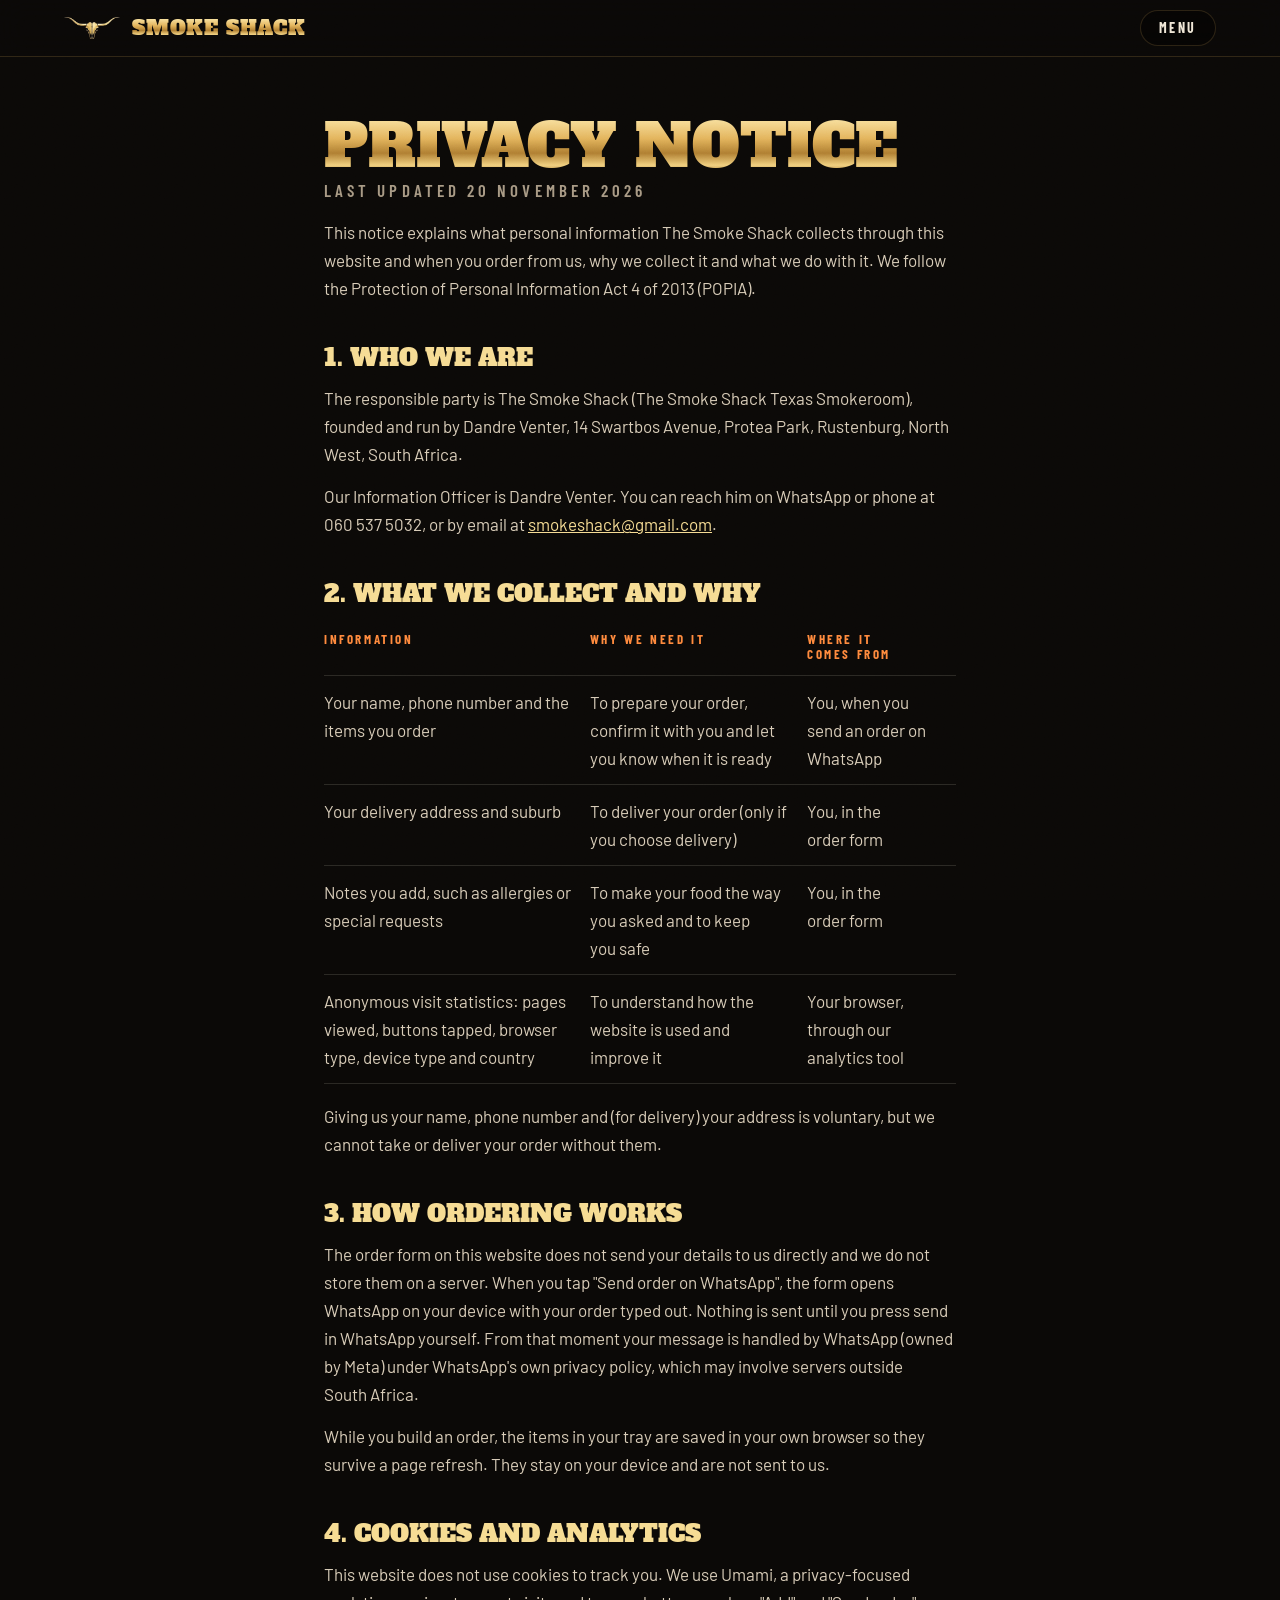
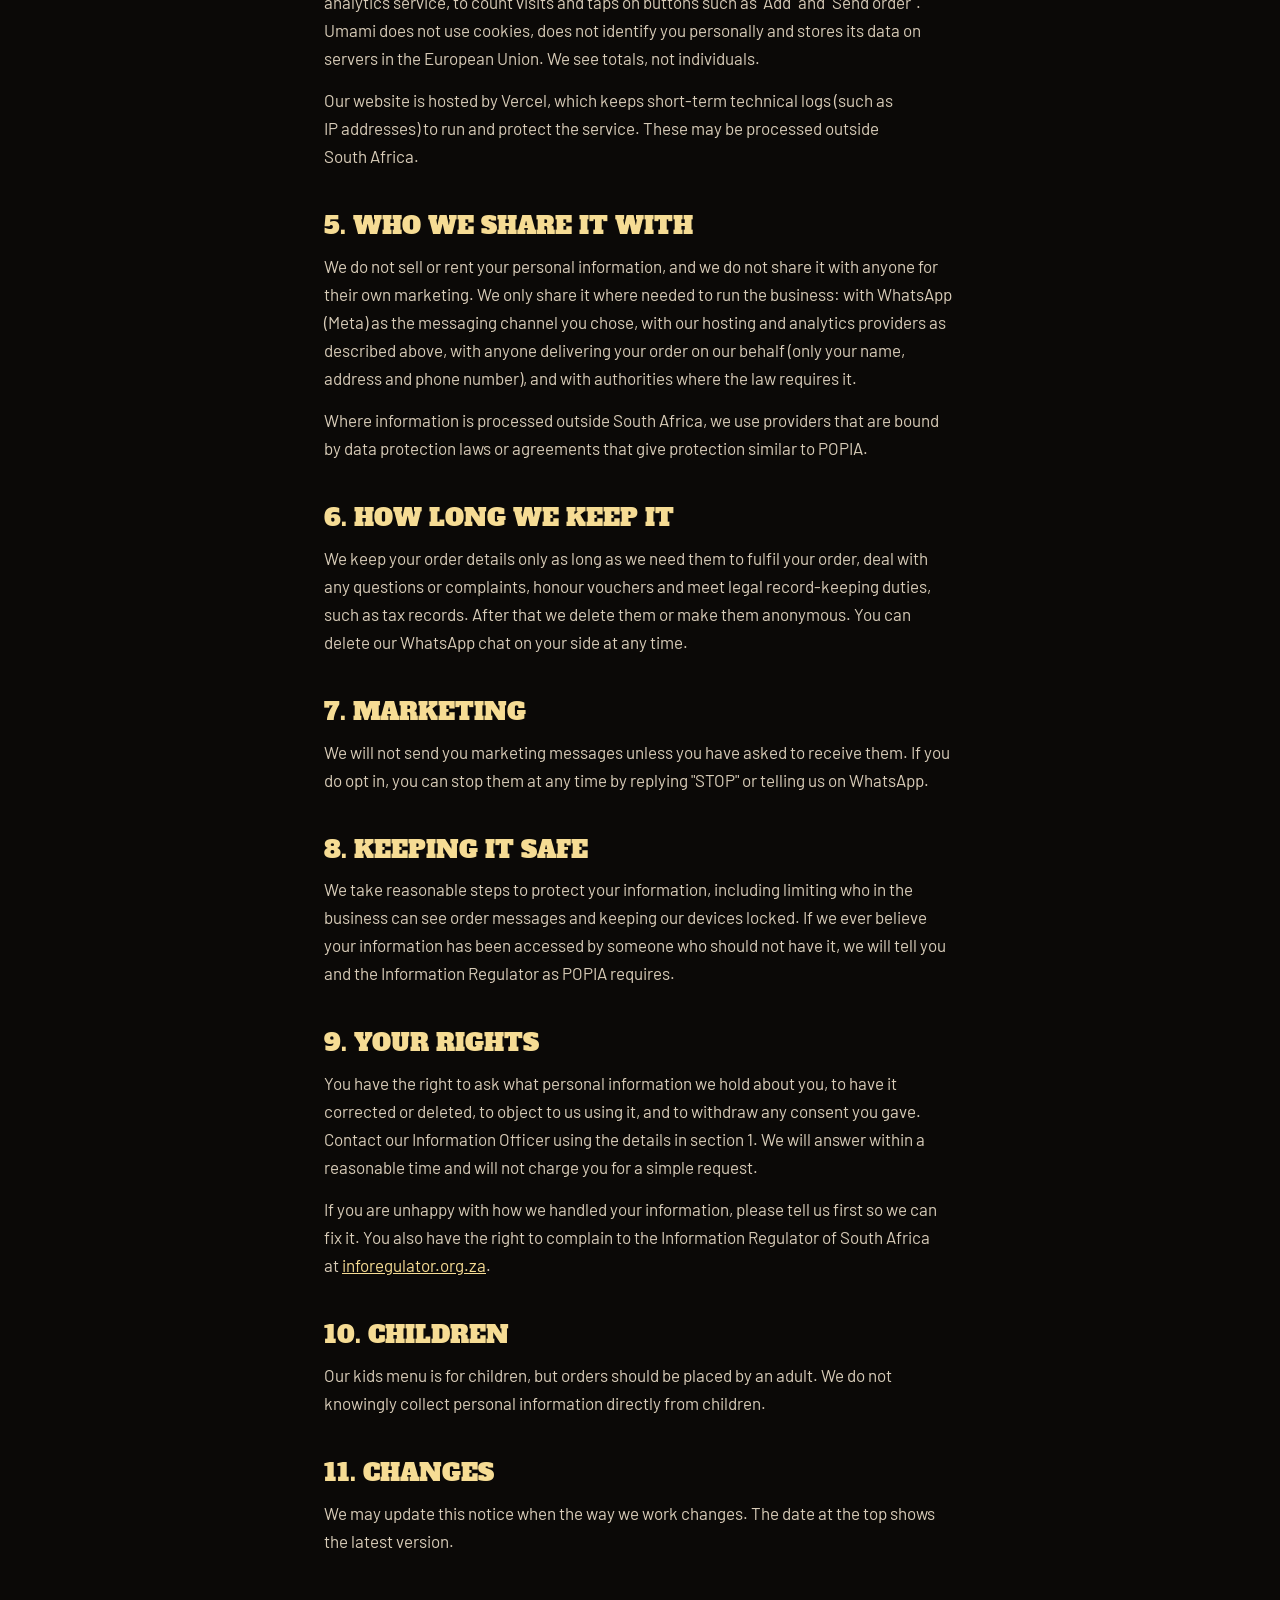
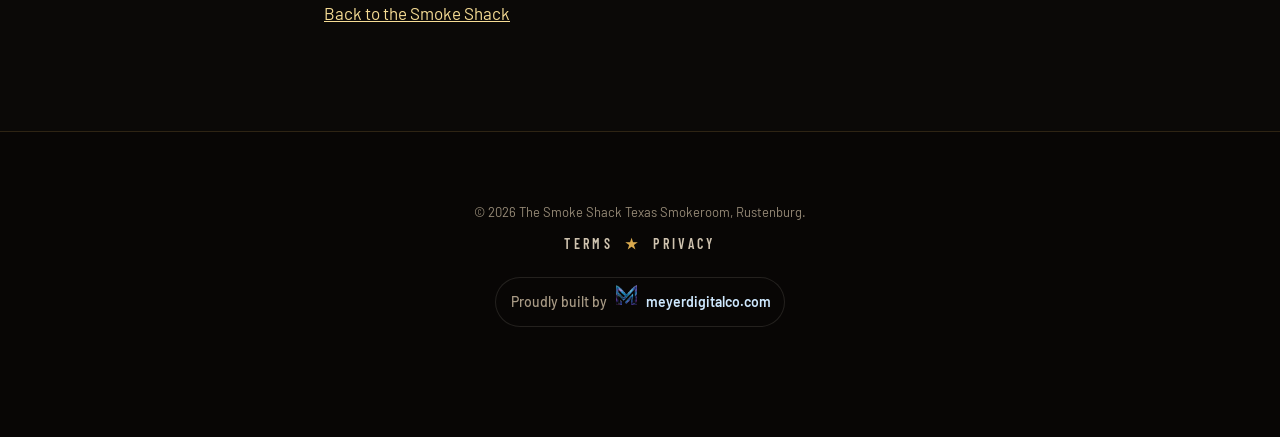
==== privacy.html @ 1393d3b0 "Add terms, privacy notice and site credit" ====
<!DOCTYPE html>
<html lang="en-ZA">
<head>
<meta charset="utf-8">

<meta name="viewport" content="width=device-width, initial-scale=1, viewport-fit=cover">
<title>Privacy notice | The Smoke Shack Rustenburg</title>
<meta name="description" content="How The Smoke Shack in Rustenburg collects, uses and protects your personal information under POPIA.">
<meta name="robots" content="index, follow, max-image-preview:large">
<meta name="theme-color" content="#0b0907">
<meta name="geo.region" content="ZA-NW">
<meta name="geo.placename" content="Rustenburg">
<link rel="canonical" href="https://www.smokeshack.co.za/privacy.html">
<meta property="og:type" content="website">
<meta property="og:site_name" content="The Smoke Shack">
<meta property="og:locale" content="en_ZA">
<meta property="og:url" content="https://www.smokeshack.co.za/privacy.html">
<meta property="og:title" content="The Smoke Shack | Texas BBQ in Rustenburg">
<meta property="og:description" content="Low and slow Texas BBQ, smoked daily in Protea Park, Rustenburg. Browse the menu and order on WhatsApp.">
<meta property="og:image" content="https://www.smokeshack.co.za/img/og.jpg">
<meta property="og:image:width" content="1200">
<meta property="og:image:height" content="630">
<meta property="og:image:alt" content="The Smoke Shack, Texas Smokeroom logo over smoked brisket">
<meta name="twitter:card" content="summary_large_image">
<meta name="twitter:title" content="The Smoke Shack | Texas BBQ in Rustenburg">
<meta name="twitter:description" content="Low and slow Texas BBQ, smoked daily in Rustenburg. Order on WhatsApp.">
<meta name="twitter:image" content="https://www.smokeshack.co.za/img/og.jpg">
<link rel="icon" href="/favicon.ico" sizes="any">
<link rel="icon" type="image/png" sizes="192x192" href="/icon-192.png">
<link rel="apple-touch-icon" href="/apple-touch-icon.png">
<link rel="manifest" href="/site.webmanifest">
<link rel="preload" as="font" type="font/woff2" href="fonts/alfa-slab-one-latin-400-normal.woff2" crossorigin>
<link rel="preload" as="font" type="font/woff2" href="fonts/barlow-condensed-latin-600-normal.woff2" crossorigin>
<link rel="stylesheet" href="styles.css?v=12">
<script defer src="https://cloud.umami.is/script.js" data-website-id="96d93d17-3cb2-4b8e-ae7b-71f35ab9b697" data-domains="www.smokeshack.co.za,smokeshack.co.za"></script>
</head>
<body class="legal-page">
<header class="nav is-solid">
  <a class="nav__brand" href="/" aria-label="The Smoke Shack home">
    <img src="img/skull.webp" alt="" width="64" height="26">
    <span>Smoke Shack</span>
  </a>
  <a class="nav__order" href="/#menu"><span>Menu</span></a>
</header>
<main class="legal">

<h1>Privacy notice</h1>
<p class="legal__meta">Last updated 20 November 2026</p>
<p>This notice explains what personal information The Smoke Shack collects through this website and when you order from us, why we collect it and what we do with it. We follow the Protection of Personal Information Act 4 of 2013 (POPIA).</p>

<h2>1. Who we are</h2>
<p>The responsible party is The Smoke Shack (The Smoke Shack Texas Smokeroom), founded and run by Dandre Venter, 14 Swartbos Avenue, Protea Park, Rustenburg, North West, South Africa.</p>
<p>Our Information Officer is Dandre Venter. You can reach him on WhatsApp or phone at 060 537 5032, or by email at <a href="mailto:smokeshack@gmail.com">smokeshack@gmail.com</a>.</p>

<h2>2. What we collect and why</h2>
<table>
<thead><tr><th>Information</th><th>Why we need it</th><th>Where it comes from</th></tr></thead>
<tbody>
<tr><td>Your name, phone number and the items you order</td><td>To prepare your order, confirm it with you and let you know when it is ready</td><td>You, when you send an order on WhatsApp</td></tr>
<tr><td>Your delivery address and suburb</td><td>To deliver your order (only if you choose delivery)</td><td>You, in the order form</td></tr>
<tr><td>Notes you add, such as allergies or special requests</td><td>To make your food the way you asked and to keep you safe</td><td>You, in the order form</td></tr>
<tr><td>Anonymous visit statistics: pages viewed, buttons tapped, browser type, device type and country</td><td>To understand how the website is used and improve it</td><td>Your browser, through our analytics tool</td></tr>
</tbody>
</table>
<p>Giving us your name, phone number and (for delivery) your address is voluntary, but we cannot take or deliver your order without them.</p>

<h2>3. How ordering works</h2>
<p>The order form on this website does not send your details to us directly and we do not store them on a server. When you tap "Send order on WhatsApp", the form opens WhatsApp on your device with your order typed out. Nothing is sent until you press send in WhatsApp yourself. From that moment your message is handled by WhatsApp (owned by Meta) under WhatsApp's own privacy policy, which may involve servers outside South Africa.</p>
<p>While you build an order, the items in your tray are saved in your own browser so they survive a page refresh. They stay on your device and are not sent to us.</p>

<h2>4. Cookies and analytics</h2>
<p>This website does not use cookies to track you. We use Umami, a privacy-focused analytics service, to count visits and taps on buttons such as "Add" and "Send order". Umami does not use cookies, does not identify you personally and stores its data on servers in the European Union. We see totals, not individuals.</p>
<p>Our website is hosted by Vercel, which keeps short-term technical logs (such as IP addresses) to run and protect the service. These may be processed outside South Africa.</p>

<h2>5. Who we share it with</h2>
<p>We do not sell or rent your personal information, and we do not share it with anyone for their own marketing. We only share it where needed to run the business: with WhatsApp (Meta) as the messaging channel you chose, with our hosting and analytics providers as described above, with anyone delivering your order on our behalf (only your name, address and phone number), and with authorities where the law requires it.</p>
<p>Where information is processed outside South Africa, we use providers that are bound by data protection laws or agreements that give protection similar to POPIA.</p>

<h2>6. How long we keep it</h2>
<p>We keep your order details only as long as we need them to fulfil your order, deal with any questions or complaints, honour vouchers and meet legal record-keeping duties, such as tax records. After that we delete them or make them anonymous. You can delete our WhatsApp chat on your side at any time.</p>

<h2>7. Marketing</h2>
<p>We will not send you marketing messages unless you have asked to receive them. If you do opt in, you can stop them at any time by replying "STOP" or telling us on WhatsApp.</p>

<h2>8. Keeping it safe</h2>
<p>We take reasonable steps to protect your information, including limiting who in the business can see order messages and keeping our devices locked. If we ever believe your information has been accessed by someone who should not have it, we will tell you and the Information Regulator as POPIA requires.</p>

<h2>9. Your rights</h2>
<p>You have the right to ask what personal information we hold about you, to have it corrected or deleted, to object to us using it, and to withdraw any consent you gave. Contact our Information Officer using the details in section 1. We will answer within a reasonable time and will not charge you for a simple request.</p>
<p>If you are unhappy with how we handled your information, please tell us first so we can fix it. You also have the right to complain to the Information Regulator of South Africa at <a href="https://inforegulator.org.za" target="_blank" rel="noopener">inforegulator.org.za</a>.</p>

<h2>10. Children</h2>
<p>Our kids menu is for children, but orders should be placed by an adult. We do not knowingly collect personal information directly from children.</p>

<h2>11. Changes</h2>
<p>We may update this notice when the way we work changes. The date at the top shows the latest version.</p>

<p class="legal__back"><a href="/">Back to the Smoke Shack</a></p>
</main>
<footer class="foot">
  <p class="foot__small">&copy; 2026 The Smoke Shack Texas Smokeroom, Rustenburg.</p>
  <p class="foot__links"><a href="terms.html">Terms</a><i>&#9733;</i><a href="privacy.html">Privacy</a></p>
  <p class="foot__credit"><a href="https://www.meyerdigitalco.com/?utm_source=smokeshack.co.za&amp;utm_medium=referral&amp;utm_campaign=client_credit" target="_blank" rel="noopener" data-umami-event="built_by_click">Proudly built by <img src="img/mdc-mark.webp" alt="" width="31" height="28"> <b>meyerdigitalco.com</b></a></p>
</footer>
</body>
</html>
---- styles.css ----
@font-face{font-family:"Alfa Slab One";src:url(fonts/alfa-slab-one-latin-400-normal.woff2) format("woff2");font-weight:400;font-style:normal;font-display:swap}
@font-face{font-family:"Barlow Condensed";src:url(fonts/barlow-condensed-latin-500-normal.woff2) format("woff2");font-weight:500;font-style:normal;font-display:swap}
@font-face{font-family:"Barlow Condensed";src:url(fonts/barlow-condensed-latin-600-normal.woff2) format("woff2");font-weight:600;font-style:normal;font-display:swap}
@font-face{font-family:"Barlow Condensed";src:url(fonts/barlow-condensed-latin-700-normal.woff2) format("woff2");font-weight:700;font-style:normal;font-display:swap}
@font-face{font-family:"Barlow";src:url(fonts/barlow-latin-400-normal.woff2) format("woff2");font-weight:400;font-style:normal;font-display:swap}
@font-face{font-family:"Barlow";src:url(fonts/barlow-latin-400-italic.woff2) format("woff2");font-weight:400;font-style:italic;font-display:swap}
@font-face{font-family:"Barlow";src:url(fonts/barlow-latin-500-normal.woff2) format("woff2");font-weight:500;font-style:normal;font-display:swap}
@font-face{font-family:"Barlow";src:url(fonts/barlow-latin-600-normal.woff2) format("woff2");font-weight:600;font-style:normal;font-display:swap}
@font-face{font-family:"Caveat Brush";src:url(fonts/caveat-brush-latin-400-normal.woff2) format("woff2");font-weight:400;font-style:normal;font-display:swap}
:root{
  --bg:#0b0907;
  --bg2:#14100c;
  --char:#1c1612;
  --line:rgba(214,170,92,.18);
  --text:#efe6d6;
  --muted:#a89a85;
  --gold:#d9a94e;
  --gold-hi:#f6dc94;
  --gold-lo:#8a6224;
  --ember:#e2572b;
  --ember-hi:#ff8a3d;
  --wa:#25d366;
  --gold-grad:linear-gradient(180deg,#fbe7a8 0%,#e3b45c 38%,#b07f32 62%,#f0cf7f 82%,#9a6c27 100%);
  --display:"Alfa Slab One",Georgia,serif;
  --label:"Barlow Condensed","Arial Narrow",sans-serif;
  --body:"Barlow",system-ui,sans-serif;
  --r:14px;
  --pad:clamp(20px,5vw,72px);
}
*,*::before,*::after{box-sizing:border-box}
html{scroll-behavior:smooth;scroll-padding-top:84px}
html,body{overflow-x:clip}
body{margin:0;background:var(--bg);color:var(--text);font:400 17px/1.6 var(--body);-webkit-font-smoothing:antialiased}
body::before{content:"";position:fixed;inset:0;pointer-events:none;z-index:100;opacity:.07;mix-blend-mode:overlay;background-image:url("data:image/svg+xml,%3Csvg xmlns='http://www.w3.org/2000/svg' width='160' height='160'%3E%3Cfilter id='n'%3E%3CfeTurbulence type='fractalNoise' baseFrequency='.9' numOctaves='3' stitchTiles='stitch'/%3E%3C/filter%3E%3Crect width='100%25' height='100%25' filter='url(%23n)'/%3E%3C/svg%3E")}
img{display:block;max-width:100%}
a{color:inherit}
h1,h2,h3{margin:0;font-weight:400}
button{font:inherit;color:inherit;cursor:pointer}
.skip{position:absolute;left:-999px;top:8px;background:var(--gold);color:#000;padding:8px 14px;z-index:200;border-radius:6px}
.skip:focus{left:8px}
:focus-visible{outline:2px solid var(--gold-hi);outline-offset:3px}

.eyebrow{font:600 14px/1 var(--label);letter-spacing:.32em;text-transform:uppercase;color:var(--ember-hi);margin:0 0 14px;display:inline-flex;align-items:center;gap:12px}
.eyebrow::before{content:"";width:28px;height:1px;background:currentColor}
.lede{color:var(--muted);max-width:52ch;text-wrap:balance;margin:14px 0 0;font-size:18px}
.section-head{text-align:center;margin:0 auto clamp(40px,6vw,72px);display:flex;flex-direction:column;align-items:center}
.section-head h2,.story h2,.visit h2,.kids h2{font:400 clamp(44px,7vw,96px)/.92 var(--display);letter-spacing:.01em;text-transform:uppercase;background:var(--gold-grad);-webkit-background-clip:text;background-clip:text;color:transparent;filter:drop-shadow(0 2px 0 rgba(0,0,0,.6))}

.btn{display:inline-flex;align-items:center;justify-content:center;gap:10px;padding:16px 26px;border-radius:999px;font:700 16px/1 var(--label);letter-spacing:.16em;text-transform:uppercase;text-decoration:none;border:0;transition:transform .2s,box-shadow .2s,background .2s}
.btn svg{width:20px;height:20px;fill:currentColor}
.btn--gold{background:var(--gold-grad);color:#1a1006;box-shadow:0 10px 30px -10px rgba(226,170,80,.6),inset 0 1px 0 rgba(255,255,255,.5)}
.btn--gold:hover{transform:translateY(-2px);box-shadow:0 18px 40px -12px rgba(226,170,80,.8)}
.btn--ghost{background:rgba(255,255,255,.04);color:var(--text);box-shadow:inset 0 0 0 1px rgba(239,230,214,.35);backdrop-filter:blur(6px)}
.btn--ghost:hover{background:rgba(255,255,255,.1)}
.btn--wa{background:var(--wa);color:#04210f;width:100%}
.btn--wa:disabled{opacity:.4;cursor:not-allowed}

.nav{position:fixed;inset:0 0 auto;z-index:50;display:flex;align-items:center;justify-content:space-between;gap:20px;padding:14px var(--pad);transition:background .35s,padding .35s,box-shadow .35s}
.nav.is-solid{background:rgba(11,9,7,.86);backdrop-filter:blur(14px);padding-block:10px;box-shadow:0 1px 0 var(--line)}
.nav__brand{display:flex;align-items:center;gap:12px;text-decoration:none;font:400 20px/1 var(--display);text-transform:uppercase;letter-spacing:.04em}
.nav__brand img{width:56px;height:auto}
.nav__brand span{background:var(--gold-grad);-webkit-background-clip:text;background-clip:text;color:transparent}
.nav__links{display:flex;gap:34px}
.nav__links a{font:600 15px/1 var(--label);letter-spacing:.22em;text-transform:uppercase;text-decoration:none;color:var(--muted);position:relative;padding:6px 0;transition:color .2s}
.nav__links a::after{content:"";position:absolute;left:0;right:0;bottom:0;height:1px;background:var(--gold);transform:scaleX(0);transition:transform .25s}
.nav__links a:hover{color:var(--text)}
.nav__links a:hover::after{transform:scaleX(1)}
.nav__order{display:flex;align-items:center;gap:10px;border:1px solid var(--line);background:rgba(0,0,0,.35);border-radius:999px;padding:10px 12px 10px 18px;font:700 14px/1 var(--label);letter-spacing:.18em;text-transform:uppercase}
.nav__order:hover{border-color:var(--gold)}
.badge{display:inline-grid;place-items:center;min-width:24px;height:24px;padding:0 6px;border-radius:99px;background:var(--ember);color:#fff;font:700 13px/1 var(--label);letter-spacing:0}
.badge.bump{animation:bump .4s}
@keyframes bump{40%{transform:scale(1.45)}}

.hero{position:relative;min-height:100svh;display:grid;place-items:center;text-align:center;overflow:hidden;isolation:isolate;padding:120px var(--pad) 90px}
.hero__bg{position:absolute;inset:0;z-index:-2}
.hero__bg img{width:100%;height:100%;object-fit:cover;object-position:center 40%;transform:scale(1.08);animation:drift 24s ease-in-out infinite alternate;filter:saturate(1.1) contrast(1.05)}
@keyframes drift{to{transform:scale(1.18) translate(-1.5%,-1%)}}
.hero::before{content:"";position:absolute;inset:0;z-index:-1;background:radial-gradient(ellipse 70% 60% at 50% 45%,rgba(11,9,7,.35),rgba(11,9,7,.88) 70%),linear-gradient(180deg,rgba(11,9,7,.7) 0%,rgba(11,9,7,.25) 35%,rgba(11,9,7,.95) 100%)}
.hero::after{content:"";position:absolute;left:0;right:0;bottom:0;height:40%;z-index:-1;background:radial-gradient(ellipse 60% 70% at 50% 120%,rgba(226,87,43,.35),transparent 70%);animation:glow 5s ease-in-out infinite alternate}
@keyframes glow{from{opacity:.55}to{opacity:1}}
.hero__smoke{position:absolute;inset:0;width:100%;height:100%;z-index:-1;pointer-events:none}
.hero__inner{max-width:1000px;display:flex;flex-direction:column;align-items:center}
.hero__skull{width:clamp(180px,26vw,320px);height:auto;filter:drop-shadow(0 12px 30px rgba(0,0,0,.8));animation:rise 1.1s cubic-bezier(.2,.7,.2,1) both}
.hero__the,.hero__sub{display:flex;align-items:center;gap:18px;margin:0;font:400 clamp(22px,3vw,36px)/1 var(--display);letter-spacing:.45em;text-transform:uppercase;background:var(--gold-grad);-webkit-background-clip:text;background-clip:text;color:transparent;padding-left:.45em}
.hero__the{margin-top:18px;animation:rise 1.1s .15s cubic-bezier(.2,.7,.2,1) both}
.hero__the span,.hero__sub span{display:block;height:2px;width:clamp(40px,10vw,140px);background:linear-gradient(90deg,transparent,var(--gold))}
.hero__the span:last-child,.hero__sub span:last-child{background:linear-gradient(270deg,transparent,var(--gold))}
.hero__title{font:400 clamp(64px,10.6vw,168px)/.86 var(--display);text-transform:uppercase;letter-spacing:.005em;margin:10px 0 14px;background:var(--gold-grad);background-size:100% 100%;-webkit-background-clip:text;background-clip:text;color:transparent;filter:drop-shadow(0 4px 0 #2a1a08) drop-shadow(0 18px 40px rgba(0,0,0,.7));animation:rise 1.1s .25s cubic-bezier(.2,.7,.2,1) both;white-space:nowrap}
.hero__sub{font-family:var(--label);font-weight:600;font-size:clamp(16px,2.2vw,26px);letter-spacing:.5em;animation:rise 1.1s .35s cubic-bezier(.2,.7,.2,1) both}
.hero__line{max-width:46ch;text-wrap:balance;margin:30px auto 0;font-size:clamp(17px,1.6vw,20px);color:#d8ccb8;animation:rise 1.1s .45s cubic-bezier(.2,.7,.2,1) both}
.hero__cta{display:flex;flex-wrap:wrap;justify-content:center;gap:14px;margin-top:36px;animation:rise 1.1s .55s cubic-bezier(.2,.7,.2,1) both}
@keyframes rise{from{opacity:0;transform:translateY(28px)}to{opacity:1;transform:none}}
.hero__scroll{position:absolute;bottom:26px;left:50%;translate:-50% 0;width:26px;height:42px;border:1px solid rgba(239,230,214,.4);border-radius:20px}
.hero__scroll span{position:absolute;left:50%;top:8px;width:3px;height:8px;margin-left:-1.5px;border-radius:2px;background:var(--gold);animation:scroll 1.8s infinite}
@keyframes scroll{to{transform:translateY(14px);opacity:0}}

.ticker{background:var(--gold-grad);color:#1a1006;overflow:hidden;border-block:1px solid #00000055;transform:rotate(-1.2deg);margin:-14px -20px 0;position:relative;z-index:2;box-shadow:0 20px 40px -20px #000}
.ticker__track{display:flex;width:max-content;animation:tick 34s linear infinite}
.ticker span,.ticker i{font:400 clamp(18px,2.2vw,26px)/1 var(--display);text-transform:uppercase;letter-spacing:.06em;padding:16px 22px;white-space:nowrap;font-style:normal}
.ticker i{padding-inline:4px;color:var(--ember)}
@keyframes tick{to{transform:translateX(-50%)}}

.pit{padding:clamp(90px,12vw,160px) var(--pad) clamp(60px,8vw,110px);background:radial-gradient(ellipse 80% 50% at 50% 0%,rgba(226,87,43,.08),transparent 70%)}
.pit__grid{display:grid;grid-template-columns:repeat(3,1fr);gap:clamp(16px,2vw,28px);max-width:1280px;margin:0 auto;align-items:end}
.dish{position:relative;background:var(--char);border-radius:var(--r);overflow:hidden;box-shadow:0 0 0 1px var(--line),0 30px 60px -30px #000;transition:transform .4s cubic-bezier(.2,.7,.2,1),box-shadow .4s}
.dish:hover{transform:translateY(-6px);box-shadow:0 0 0 1px rgba(217,169,78,.5),0 40px 70px -30px rgba(226,87,43,.35)}
.dish__img{aspect-ratio:4/4.2;overflow:hidden}
.dish--tall .dish__img{aspect-ratio:4/5}
.dish__img img{width:100%;height:100%;object-fit:cover;transition:transform .8s cubic-bezier(.2,.7,.2,1)}
.dish:hover .dish__img img{transform:scale(1.06)}
.dish__body{padding:22px 24px 24px}
.dish__tag{margin:0 0 8px;font:600 13px/1 var(--label);letter-spacing:.28em;text-transform:uppercase;color:var(--ember-hi)}
.dish h3{font:400 clamp(22px,2vw,28px)/1.05 var(--display);text-transform:uppercase}
.dish p{color:var(--muted);margin:10px 0 0;font-size:16px}
.dish__foot{display:flex;align-items:center;justify-content:space-between;margin-top:20px;padding-top:18px;border-top:1px dashed var(--line)}
.price{font:400 30px/1 var(--display);background:var(--gold-grad);-webkit-background-clip:text;background-clip:text;color:transparent}

.add{display:inline-flex;align-items:center;gap:8px;border:1px solid var(--gold);background:transparent;color:var(--gold-hi);border-radius:999px;padding:10px 16px;font:700 14px/1 var(--label);letter-spacing:.2em;text-transform:uppercase;transition:background .2s,color .2s,transform .15s}
.add span{font-size:20px;line-height:0;margin-top:-2px}
.add:hover{background:var(--gold);color:#1a1006}
.add:active{transform:scale(.92)}
.add.added{background:var(--ember);border-color:var(--ember);color:#fff}
.add--sm{width:36px;height:36px;padding:0;justify-content:center;font:400 22px/1 var(--body);letter-spacing:0;flex:none}

.menu{padding:clamp(70px,10vw,140px) var(--pad);background:linear-gradient(180deg,var(--bg),var(--bg2) 20%,var(--bg2) 80%,var(--bg));position:relative}
.menu__tabs{position:sticky;top:76px;z-index:40;display:flex;gap:8px;justify-content:center;flex-wrap:wrap;margin:0 auto 48px;padding:10px;max-width:max-content;background:rgba(11,9,7,.8);backdrop-filter:blur(10px);border:1px solid var(--line);border-radius:999px}
.tab{cursor:pointer;flex:none;font:600 14px/1 var(--label);letter-spacing:.18em;text-transform:uppercase;text-decoration:none;padding:11px 18px;border-radius:999px;color:var(--muted);transition:background .2s,color .2s}
.tab:hover{color:var(--text)}
.tab.is-active{background:var(--gold-grad);color:#1a1006}
.menu__board{display:grid;grid-template-columns:repeat(2,1fr);gap:clamp(18px,2.5vw,34px);max-width:1200px;margin:0 auto}
.cat{position:relative;padding:clamp(26px,3vw,42px);scroll-margin-top:140px;background:linear-gradient(160deg,#1d1712,#120e0b);border-radius:var(--r);box-shadow:0 0 0 1px var(--line);scroll-margin-top:150px;overflow:hidden}
.cat__img{margin:calc(-1 * clamp(26px,3vw,42px)) calc(-1 * clamp(26px,3vw,42px)) 26px;aspect-ratio:4/3;overflow:hidden;position:relative;background:#0e0b08}
.cat__img::after{content:"";position:absolute;left:0;right:0;bottom:0;height:28%;background:linear-gradient(180deg,transparent,#1a1410)}
.cat__img img{width:100%;height:100%;object-fit:cover;object-position:center;transition:transform .8s cubic-bezier(.2,.7,.2,1)}
.cat:hover .cat__img img{transform:scale(1.05)}
.cat header{margin-bottom:22px;position:relative}
.cat__num{font:400 64px/1 var(--display);color:transparent;-webkit-text-stroke:1px rgba(217,169,78,.45);position:absolute;right:0;top:-6px}
.cat h3{font:400 clamp(24px,2.4vw,32px)/1.05 var(--display);text-transform:uppercase;color:var(--gold-hi);max-width:calc(100% - 90px);position:relative}
.cat p{color:var(--muted);margin:10px 0 0;font-size:15.5px;max-width:42ch;font-style:italic}
.cat ul{list-style:none;margin:0;padding:0}
.item{display:flex;align-items:center;gap:12px;padding:14px 0;border-top:1px solid rgba(239,230,214,.07)}
.item__name{font:600 18px/1.25 var(--label);letter-spacing:.04em;text-transform:uppercase}
.item__dots{flex:1;min-width:16px;border-bottom:2px dotted rgba(217,169,78,.3);transform:translateY(-4px)}
.item__price{font:400 22px/1 var(--display);color:var(--gold)}

.kids{position:relative;padding:clamp(80px,10vw,140px) var(--pad);overflow:hidden;background:#100c09}
.kids::before{content:"";position:absolute;inset:0;background:radial-gradient(circle at 12% 20%,rgba(231,64,52,.16),transparent 30%),radial-gradient(circle at 88% 30%,rgba(60,140,240,.14),transparent 30%),radial-gradient(circle at 70% 90%,rgba(80,190,90,.14),transparent 30%),radial-gradient(circle at 20% 85%,rgba(250,200,40,.12),transparent 30%)}
.kids__inner{position:relative;max-width:1100px;margin:0 auto;display:grid;grid-template-columns:1fr 1.2fr;gap:clamp(30px,6vw,80px);align-items:center}
.kids__title{font:400 clamp(60px,9vw,120px)/.9 "Caveat Brush",cursive!important;background:none!important;-webkit-text-fill-color:initial;color:#fff!important;filter:none!important;text-transform:none!important}
.kids__title em{font-style:normal;white-space:nowrap;display:inline-block}
.kids__title span{display:inline-block;transition:transform .3s}
.kids__title span:nth-child(1){color:#ef4a3c}
.kids__title span:nth-child(2){color:#3e8ff0}
.kids__title span:nth-child(3){color:#5cc45a}
.kids__title span:nth-child(4){color:#f7c531}
.kids__title em+em span:nth-child(1){color:#3e8ff0}
.kids__title em+em span:nth-child(2){color:#5cc45a}
.kids__title em+em span:nth-child(3){color:#f7c531}
.kids__title em+em span:nth-child(4){color:#ef4a3c}
.kids__title:hover span:nth-child(odd){transform:translateY(-6px) rotate(-6deg)}
.kids__title:hover span:nth-child(even){transform:translateY(4px) rotate(5deg)}
.kids__list{list-style:none;margin:0;padding:0;display:grid;grid-template-columns:1fr 1fr;gap:16px}
.kid{position:relative;display:flex;flex-direction:column;justify-content:space-between;gap:14px;min-height:170px;padding:0 22px 22px;overflow:hidden;border-radius:20px;background:#1b1511;box-shadow:0 0 0 1px rgba(255,255,255,.06);transition:transform .3s}
.kid:nth-child(1){box-shadow:inset 0 3px 0 #ef4a3c,0 0 0 1px rgba(255,255,255,.06)}
.kid:nth-child(2){box-shadow:inset 0 3px 0 #3e8ff0,0 0 0 1px rgba(255,255,255,.06)}
.kid:nth-child(3){box-shadow:inset 0 3px 0 #5cc45a,0 0 0 1px rgba(255,255,255,.06)}
.kid:nth-child(4){box-shadow:inset 0 3px 0 #f7c531,0 0 0 1px rgba(255,255,255,.06)}
.kid:nth-child(n){padding-top:0;border-top:3px solid transparent}
.kid:nth-child(1){border-top-color:#ef4a3c}.kid:nth-child(2){border-top-color:#3e8ff0}.kid:nth-child(3){border-top-color:#5cc45a}.kid:nth-child(4){border-top-color:#f7c531}
.kid:hover{transform:rotate(-1.2deg) translateY(-4px)}
.kid__img{width:calc(100% + 44px);max-width:none;margin:0 -22px 4px;aspect-ratio:16/9;object-fit:cover;display:block}
.kid__name{font:400 26px/1.05 "Caveat Brush",cursive}
.kid__price{font:400 28px/1 var(--display);color:var(--gold-hi)}
.add--kid{position:absolute;right:16px;bottom:16px;width:42px;height:42px;padding:0;justify-content:center;font:400 24px/1 var(--body);border-color:rgba(255,255,255,.25);color:#fff}

.story{display:grid;grid-template-columns:1fr 1fr;gap:clamp(30px,6vw,90px);align-items:center;padding:clamp(80px,12vw,170px) var(--pad);max-width:1400px;margin:0 auto}
.story__media{position:relative}
.story__media>img{border-radius:var(--r);aspect-ratio:4/5;object-fit:cover;width:100%;box-shadow:0 40px 80px -30px #000,0 0 0 1px var(--line)}
.story__stamp{position:absolute;right:-34px;bottom:-34px;width:170px;height:170px;border-radius:50%;background:var(--bg);display:grid;place-items:center;box-shadow:0 0 0 1px var(--line)}
.story__stamp svg{position:absolute;inset:0;animation:spin 22s linear infinite}
.story__stamp text{font:600 15.5px var(--label);letter-spacing:.3em;fill:var(--gold)}
.story__stamp img{width:70px}
@keyframes spin{to{transform:rotate(360deg)}}
.story h2{font-size:clamp(40px,5.5vw,76px)!important;margin-bottom:28px}
.story__copy p{color:#cfc3af;margin:0 0 18px;max-width:56ch}
.sig{margin-top:32px!important;font:400 46px/1 "Caveat Brush",cursive;color:var(--gold-hi)!important}
.sig span{display:block;margin-top:8px;font:600 13px/1 var(--label);letter-spacing:.3em;text-transform:uppercase;color:var(--muted)}

.gallery{display:grid;grid-template-columns:repeat(6,1fr);grid-auto-rows:clamp(120px,14vw,200px);gap:12px;padding:0 var(--pad);max-width:1500px;margin:0 auto}
.g{margin:0;overflow:hidden;border-radius:12px;position:relative}
.g img{width:100%;height:100%;object-fit:cover;transition:transform 1s cubic-bezier(.2,.7,.2,1),filter .6s;filter:saturate(.9)}
.g:hover img{transform:scale(1.07);filter:saturate(1.15)}
.g--1{grid-column:span 2;grid-row:span 2}
.g--2{grid-column:span 2}
.g--3{grid-column:span 2;grid-row:span 2}
.g--4{grid-column:span 1}
.g--5{grid-column:span 1}

.visit{padding:clamp(90px,12vw,170px) var(--pad)}
.visit__card{max-width:1100px;margin:0 auto;padding:clamp(34px,5vw,70px);border-radius:24px;text-align:center;background:radial-gradient(ellipse 80% 80% at 50% 0%,rgba(226,87,43,.14),transparent 70%),linear-gradient(180deg,#1b1511,#0f0c09);box-shadow:0 0 0 1px var(--line),0 60px 100px -50px rgba(226,87,43,.35)}
.visit__card .eyebrow{justify-content:center}
.visit__grid{display:grid;grid-template-columns:repeat(3,1fr);gap:30px;margin:46px 0 40px;text-align:left}
.visit__grid>div{padding:24px;border-radius:var(--r);background:rgba(255,255,255,.025);box-shadow:inset 0 0 0 1px rgba(239,230,214,.07)}
.visit h3{font:600 14px/1 var(--label);letter-spacing:.3em;text-transform:uppercase;color:var(--ember-hi);margin-bottom:12px}
.visit p{margin:0 0 6px}
.link{color:var(--gold-hi);text-decoration:none;background:linear-gradient(currentColor,currentColor) 0 100%/0 1px no-repeat;transition:background-size .3s}
.link:hover{background-size:100% 1px}
.hours{list-style:none;margin:0;padding:0}
.hours li{display:flex;justify-content:space-between;gap:12px;padding:3px 0}
.hours li span{color:var(--muted)}
.visit__map{margin:0 0 40px;border-radius:var(--r);overflow:hidden;box-shadow:0 0 0 1px var(--line);height:340px;background:#1b1511}
.visit__map iframe{width:100%;height:100%;border:0;display:block;filter:grayscale(.35) contrast(1.05)}
.visit__cta{display:flex;gap:14px;justify-content:center;flex-wrap:wrap}

.foot{text-align:center;padding:70px var(--pad) 110px;border-top:1px solid var(--line);background:#080605}
.foot img{margin:0 auto 14px;width:110px;height:auto;opacity:.9}
.foot__name{font:400 32px/1 var(--display);text-transform:uppercase;margin:0;background:var(--gold-grad);-webkit-background-clip:text;background-clip:text;color:transparent}
.foot__tag{font:600 14px/1 var(--label);letter-spacing:.35em;text-transform:uppercase;color:var(--muted);margin:16px 0 26px}
.foot__tag i{color:var(--gold);font-style:normal;margin:0 6px}
.foot__small{font-size:13px;color:#968a77;margin:0}

.fab{position:fixed;right:20px;bottom:20px;z-index:60;width:64px;height:64px;border-radius:50%;border:0;background:var(--gold-grad);color:#1a1006;display:grid;place-items:center;box-shadow:0 14px 34px -8px rgba(0,0,0,.8),0 0 0 6px rgba(217,169,78,.12);transform:scale(0);transition:transform .35s cubic-bezier(.3,1.6,.5,1)}
.fab.show{transform:scale(1)}
.fab svg{width:28px;height:28px;fill:currentColor}
.fab .badge{position:absolute;top:-2px;right:-2px}

.drawer{position:fixed;inset:0;z-index:90;pointer-events:none}
.drawer__scrim{position:absolute;inset:0;background:rgba(0,0,0,.6);opacity:0;transition:opacity .3s;backdrop-filter:blur(3px)}
.drawer__panel{position:absolute;top:0;right:0;bottom:0;width:min(440px,100%);background:#120e0b;box-shadow:-30px 0 80px rgba(0,0,0,.6),inset 1px 0 0 var(--line);display:flex;flex-direction:column;transform:translateX(100%);transition:transform .4s cubic-bezier(.2,.8,.2,1)}
.drawer.open{pointer-events:auto}
.drawer.open .drawer__scrim{opacity:1}
.drawer.open .drawer__panel{transform:none}
.drawer__head{display:flex;align-items:center;justify-content:space-between;padding:22px 24px;border-bottom:1px solid var(--line)}
.drawer__head h2{font:400 28px/1 var(--display);text-transform:uppercase;color:var(--gold-hi)}
.drawer__x{background:none;border:0;font-size:34px;line-height:1;color:var(--muted);padding:0 4px}
.drawer__body{flex:1;overflow:auto;padding:10px 24px 20px}
.drawer__empty{color:var(--muted);text-align:center;padding:40px 10px}
.lines{list-style:none;margin:0;padding:0}
.line{display:grid;grid-template-columns:1fr auto;gap:6px 12px;padding:16px 0;border-bottom:1px dashed var(--line)}
.line__name{font:600 17px/1.2 var(--label);text-transform:uppercase;letter-spacing:.04em}
.line__sum{font:400 18px/1 var(--display);color:var(--gold)}
.qty{display:inline-flex;align-items:center;gap:2px;border:1px solid var(--line);border-radius:99px;width:max-content}
.qty button{width:32px;height:30px;background:none;border:0;font-size:18px;color:var(--gold-hi)}
.qty b{min-width:22px;text-align:center;font:600 16px/1 var(--label)}
.line__rm{background:none;border:0;color:var(--muted);font:600 12px/1 var(--label);letter-spacing:.2em;text-transform:uppercase;justify-self:end;align-self:center}
.drawer__form{display:grid;gap:14px;margin-top:22px}
.drawer__form label{display:grid;gap:6px;font:600 13px/1 var(--label);letter-spacing:.2em;text-transform:uppercase;color:var(--muted)}
.drawer__form input,.drawer__form textarea{font:400 16px/1.4 var(--body);color:var(--text);background:#0b0907;border:1px solid rgba(239,230,214,.14);border-radius:10px;padding:12px 14px;resize:vertical;letter-spacing:0;text-transform:none}
.drawer__form input:focus,.drawer__form textarea:focus{border-color:var(--gold);outline:0}
.drawer__form.is-hidden{display:none}
.mode{border:0;padding:0;margin:0;display:grid;grid-template-columns:1fr 1fr;gap:10px}
.mode legend{font:600 13px/1 var(--label);letter-spacing:.2em;text-transform:uppercase;color:var(--muted);margin-bottom:8px;padding:0}
.mode__opt{display:block!important;position:relative}
.mode__opt input{position:absolute;opacity:0}
.mode__opt span{display:block;text-align:center;padding:13px;border-radius:10px;border:1px solid rgba(239,230,214,.14);font:700 15px/1 var(--label);letter-spacing:.2em;color:var(--muted);cursor:pointer;transition:all .2s}
.mode__opt input:checked+span{background:var(--gold-grad);color:#1a1006;border-color:transparent}
.mode__opt input:focus-visible+span{outline:2px solid var(--gold-hi);outline-offset:2px}
.deliver{display:grid;gap:14px}
.deliver[hidden]{display:none}
.deliver__note{margin:0;font-size:13.5px;color:var(--ember-hi);line-height:1.45}
.drawer__foot{padding:20px 24px calc(20px + env(safe-area-inset-bottom));border-top:1px solid var(--line);background:#0e0b08}
.fee{display:flex;justify-content:space-between;align-items:baseline;margin-bottom:10px;font:600 14px/1 var(--label);letter-spacing:.2em;text-transform:uppercase;color:var(--muted)}
.fee b{font:400 18px/1 var(--display);letter-spacing:0;color:var(--gold)}
.fee[hidden]{display:none}
.total{display:flex;justify-content:space-between;align-items:baseline;margin-bottom:16px}
.total span{font:600 14px/1 var(--label);letter-spacing:.3em;text-transform:uppercase;color:var(--muted)}
.total b{font:400 34px/1 var(--display);background:var(--gold-grad);-webkit-background-clip:text;background-clip:text;color:transparent}
.drawer__fine{font-size:13px;color:#7a6e5e;margin:12px 0 0;text-align:center}

.toast{position:fixed;left:50%;bottom:100px;z-index:95;translate:-50% 20px;opacity:0;pointer-events:none;background:#1f1812;border:1px solid var(--gold);color:var(--text);padding:12px 20px;border-radius:99px;font:600 15px/1 var(--label);letter-spacing:.08em;transition:opacity .3s,translate .3s;white-space:nowrap;box-shadow:0 20px 40px -10px #000}
.toast.show{opacity:1;translate:-50% 0}
.toast b{color:var(--gold-hi)}

.reveal{opacity:0;transform:translateY(34px);transition:opacity .9s cubic-bezier(.2,.7,.2,1),transform .9s cubic-bezier(.2,.7,.2,1)}
.reveal.in{opacity:1;transform:none}
.pit__grid .reveal:nth-child(2),.menu__board .reveal:nth-child(2n),.kids__list .reveal:nth-child(2n),.gallery .reveal:nth-child(2n){transition-delay:.12s}
.pit__grid .reveal:nth-child(3){transition-delay:.24s}

@media (max-width:980px){
  .nav__links{display:none}
  .pit__grid{grid-template-columns:1fr;max-width:520px}
  .dish--tall{order:-1}
  .menu__board{grid-template-columns:1fr;max-width:640px}
  .kids__inner{grid-template-columns:1fr;text-align:center}
  .kids__head{display:flex;flex-direction:column;align-items:center}
  .story{grid-template-columns:1fr}
  .story__media{max-width:520px;margin:0 auto 30px}
  .story__stamp{right:-10px;width:130px;height:130px}
  .story__stamp text{font-size:17px}
  .visit__grid{grid-template-columns:1fr}
  .gallery{grid-template-columns:repeat(2,1fr);grid-auto-rows:180px}
  .g--1,.g--3{grid-column:span 1;grid-row:span 2}
  .g--2{grid-column:span 1}
  .g--4,.g--5{grid-column:span 1}
}
@media (max-width:560px){
  body{font-size:16px}
  .nav__order span{display:none}
  .nav__order{padding:8px}
  .nav__brand span{font-size:17px}
  .hero__title{white-space:normal;font-size:clamp(58px,19vw,90px);line-height:.9}
  .hero__the,.hero__sub{letter-spacing:.3em;gap:10px}
  .menu__tabs{border-radius:16px;top:68px;max-width:100%;flex-wrap:nowrap;overflow-x:auto;justify-content:flex-start;scrollbar-width:none}
  .tab{white-space:nowrap;padding:10px 14px}
  .kids__list{grid-template-columns:1fr}
  .kid{min-height:0;text-align:left}
  .item__name{font-size:16.5px}
  .cat__num{font-size:46px}
}
@media (prefers-reduced-motion:reduce){
  *,*::before,*::after{animation:none!important;transition:none!important}
  .reveal{opacity:1;transform:none}
  html{scroll-behavior:auto}
}

.launch{display:none}
html.prelaunch{overflow:hidden}
html.prelaunch .launch{display:grid}
html.prelaunch .nav,html.prelaunch .fab,html.prelaunch .hero__scroll{visibility:hidden}
.launch{position:fixed;inset:0;z-index:1000;place-items:center;text-align:center;padding:40px var(--pad);overflow:auto;background:var(--bg);transition:opacity .9s ease,transform .9s cubic-bezier(.2,.7,.2,1)}
.launch.is-out{opacity:0;transform:scale(1.04);pointer-events:none}
.launch__bg{position:absolute;inset:0;z-index:0;overflow:hidden}
.launch__bg img{width:100%;height:100%;object-fit:cover;object-position:center 40%;transform:scale(1.08);animation:drift 24s ease-in-out infinite alternate;filter:saturate(1.1) contrast(1.05)}
.launch::before{content:"";position:absolute;inset:0;z-index:1;background:radial-gradient(ellipse 70% 60% at 50% 45%,rgba(11,9,7,.4),rgba(11,9,7,.9) 70%),linear-gradient(180deg,rgba(11,9,7,.7) 0%,rgba(11,9,7,.3) 35%,rgba(11,9,7,.95) 100%)}
.launch::after{content:"";position:absolute;left:0;right:0;bottom:0;height:40%;z-index:1;background:radial-gradient(ellipse 60% 70% at 50% 120%,rgba(226,87,43,.35),transparent 70%);animation:glow 5s ease-in-out infinite alternate;pointer-events:none}
.launch__smoke{position:absolute;inset:0;width:100%;height:100%;z-index:2;pointer-events:none}
.launch__ticker{position:absolute;left:-20px;right:-20px;bottom:18px;z-index:3;margin:0}
.launch__inner{position:relative;z-index:3;padding-bottom:70px;max-width:900px;display:flex;flex-direction:column;align-items:center}
.launch__skull{width:clamp(150px,20vw,240px);height:auto;filter:drop-shadow(0 12px 30px rgba(0,0,0,.8))}
.launch .hero__the{margin-top:14px;font-size:clamp(18px,2.4vw,28px)}
.launch__name{margin:8px 0 10px;font:400 clamp(52px,9vw,124px)/.88 var(--display);text-transform:uppercase;white-space:nowrap;background:var(--gold-grad);-webkit-background-clip:text;background-clip:text;color:transparent;filter:drop-shadow(0 4px 0 #2a1a08) drop-shadow(0 18px 40px rgba(0,0,0,.7))}
.launch .hero__sub{font-size:clamp(14px,1.8vw,20px)}
.launch__title{margin-top:clamp(30px,5vh,52px);font:600 clamp(15px,1.6vw,19px)/1.3 var(--label);letter-spacing:.3em;text-transform:uppercase;color:var(--ember-hi)}
.launch__title b{text-wrap:balance;display:block;margin-top:10px;font:400 clamp(24px,3.2vw,38px)/1.1 var(--display);letter-spacing:.02em;color:var(--text)}
.clock{display:grid;grid-template-columns:repeat(4,1fr);gap:clamp(8px,1.6vw,18px);margin-top:clamp(22px,4vh,36px)}
.clock div{min-width:clamp(70px,13vw,140px);padding:clamp(14px,2vw,22px) 8px clamp(12px,1.6vw,16px);border-radius:var(--r);background:rgba(20,16,12,.78);box-shadow:inset 0 0 0 1px var(--line),0 20px 40px -20px #000;backdrop-filter:blur(6px)}
.clock b{display:block;font:400 clamp(40px,7vw,84px)/1 var(--display);font-variant-numeric:tabular-nums;background:var(--gold-grad);-webkit-background-clip:text;background-clip:text;color:transparent}
.clock span{display:block;margin-top:10px;font:600 clamp(11px,1.2vw,14px)/1 var(--label);letter-spacing:.3em;text-transform:uppercase;color:var(--muted)}
.clock b.tick{animation:tick .45s ease-out}
@keyframes tick{from{opacity:.35;transform:translateY(-6px)}}
.launch__line{text-wrap:balance;margin:clamp(22px,4vh,34px) 0 0;color:#d8ccb8;font-size:clamp(16px,1.5vw,19px)}
.launch .hero__cta{margin-top:20px}
@media (max-width:560px){
  .launch__name{white-space:normal}
  .clock{grid-template-columns:repeat(4,1fr);gap:6px}
  .clock div{min-width:0;padding:12px 2px 10px}
  .clock span{letter-spacing:.12em}
}
.sr-only{position:absolute;width:1px;height:1px;padding:0;margin:-1px;overflow:hidden;clip:rect(0,0,0,0);white-space:nowrap;border:0}
.foot__links{margin:14px 0 0;font:600 14px/1 var(--label);letter-spacing:.24em;text-transform:uppercase}
.foot__links a{color:#cfc3af;text-decoration:none}
.foot__links a:hover{color:var(--gold-hi)}
.foot__links i{color:var(--gold);font-style:normal;margin:0 12px}
.drawer__fine a{color:#cfc3af}
.legal-page .nav{position:sticky}
.legal{max-width:760px;margin:0 auto;padding:60px var(--pad) 90px;color:#d8ccb8}
.legal h1{font:400 clamp(36px,6vw,60px)/1 var(--display);text-transform:uppercase;background:var(--gold-grad);-webkit-background-clip:text;background-clip:text;color:transparent;text-wrap:balance}
.legal__meta{margin:14px 0 30px;font:600 14px/1 var(--label);letter-spacing:.24em;text-transform:uppercase;color:var(--muted)}
.legal h2{margin:42px 0 12px;font:400 24px/1.15 var(--display);text-transform:uppercase;color:var(--gold-hi);text-wrap:balance}
.legal p,.legal li,.legal td,.legal th{font-size:17px;line-height:1.65;text-wrap:pretty}
.legal p{margin:0 0 14px}
.legal a{color:var(--gold-hi)}
.legal ul{padding-left:20px;margin:0 0 14px}
.legal__facts{list-style:none;padding:20px 22px!important;border-radius:var(--r);background:rgba(255,255,255,.03);box-shadow:inset 0 0 0 1px var(--line)}
.legal__facts li{padding:4px 0}
.legal__facts b{color:var(--text)}
.legal table{width:100%;border-collapse:collapse;margin:6px 0 18px;font-size:16px}
.legal th,.legal td{text-align:left;vertical-align:top;padding:12px 12px 12px 0;border-bottom:1px solid rgba(239,230,214,.14)}
.legal th{font:700 13px/1.2 var(--label);letter-spacing:.2em;text-transform:uppercase;color:var(--ember-hi)}
.legal__notice{margin:16px 0 20px;padding:18px 20px 6px;border-radius:var(--r);background:rgba(226,87,43,.1);box-shadow:inset 0 0 0 1px rgba(226,87,43,.45)}
.legal__notice b{color:#fff}
.legal__back{margin-top:44px!important}
.legal mark.todo{background:#f7d34a;color:#1a1006;padding:1px 4px;border-radius:3px}
@media (max-width:640px){.legal table,.legal thead,.legal tbody,.legal tr,.legal th,.legal td{display:block}.legal thead{display:none}.legal tr{padding:10px 0;border-bottom:1px solid rgba(239,230,214,.14)}.legal td{border:0;padding:4px 0}.legal td:first-child{color:var(--text);font-weight:600}}
.foot__credit{margin:26px 0 0}
.foot__credit a{display:inline-flex;align-items:center;gap:9px;padding:8px 14px 8px 16px;border-radius:999px;color:#a89a85;text-decoration:none;font:500 14px/1 var(--body);box-shadow:inset 0 0 0 1px rgba(239,230,214,.12);transition:color .2s,box-shadow .2s}
.foot__credit img{width:auto;height:20px;display:block}
.foot__credit b{font-weight:600;color:#cfe9ff}
.foot__credit a:hover{color:#efe6d6;box-shadow:inset 0 0 0 1px rgba(61,198,255,.55)}
.legal-page .nav__order span{display:inline}
.legal-page .nav__order{padding:10px 18px}
.legal-page .nav__brand span,.legal-page .nav__order{white-space:nowrap}
.legal-page .nav__order{text-decoration:none;color:var(--text)}
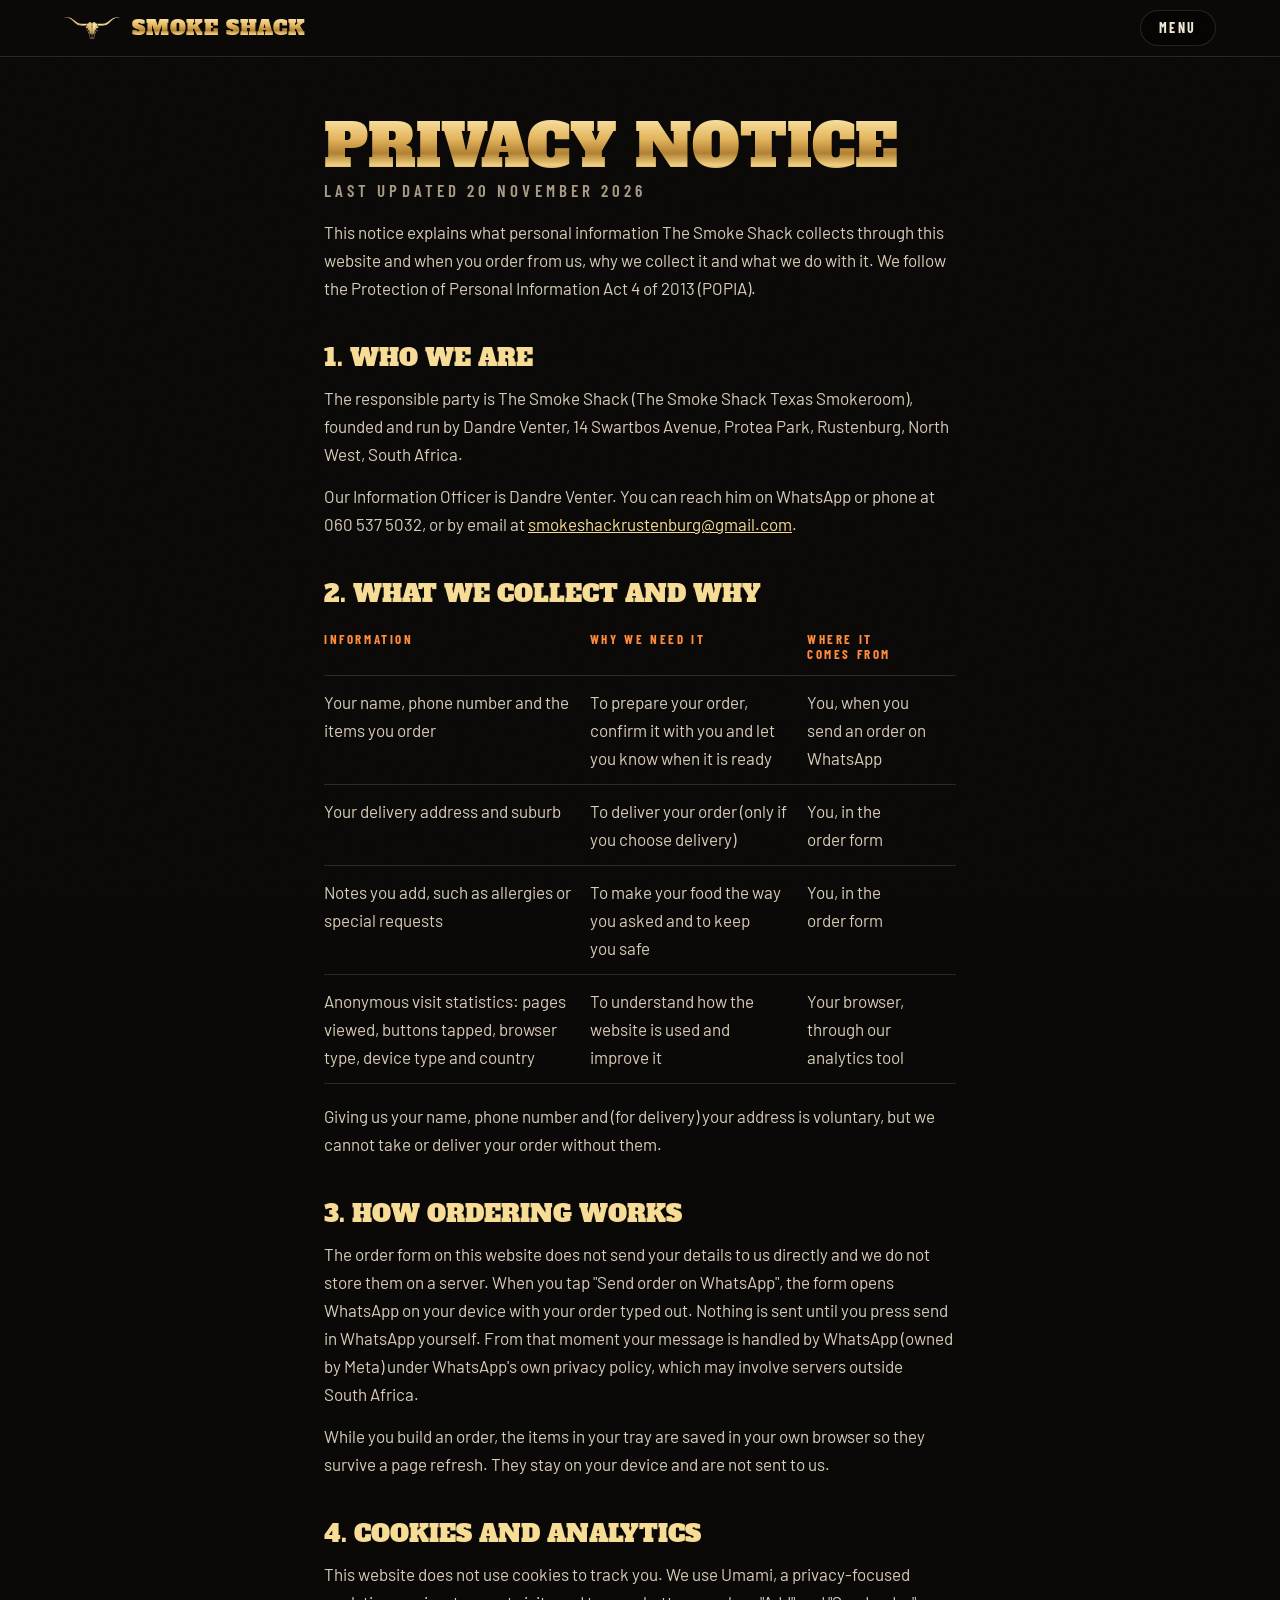
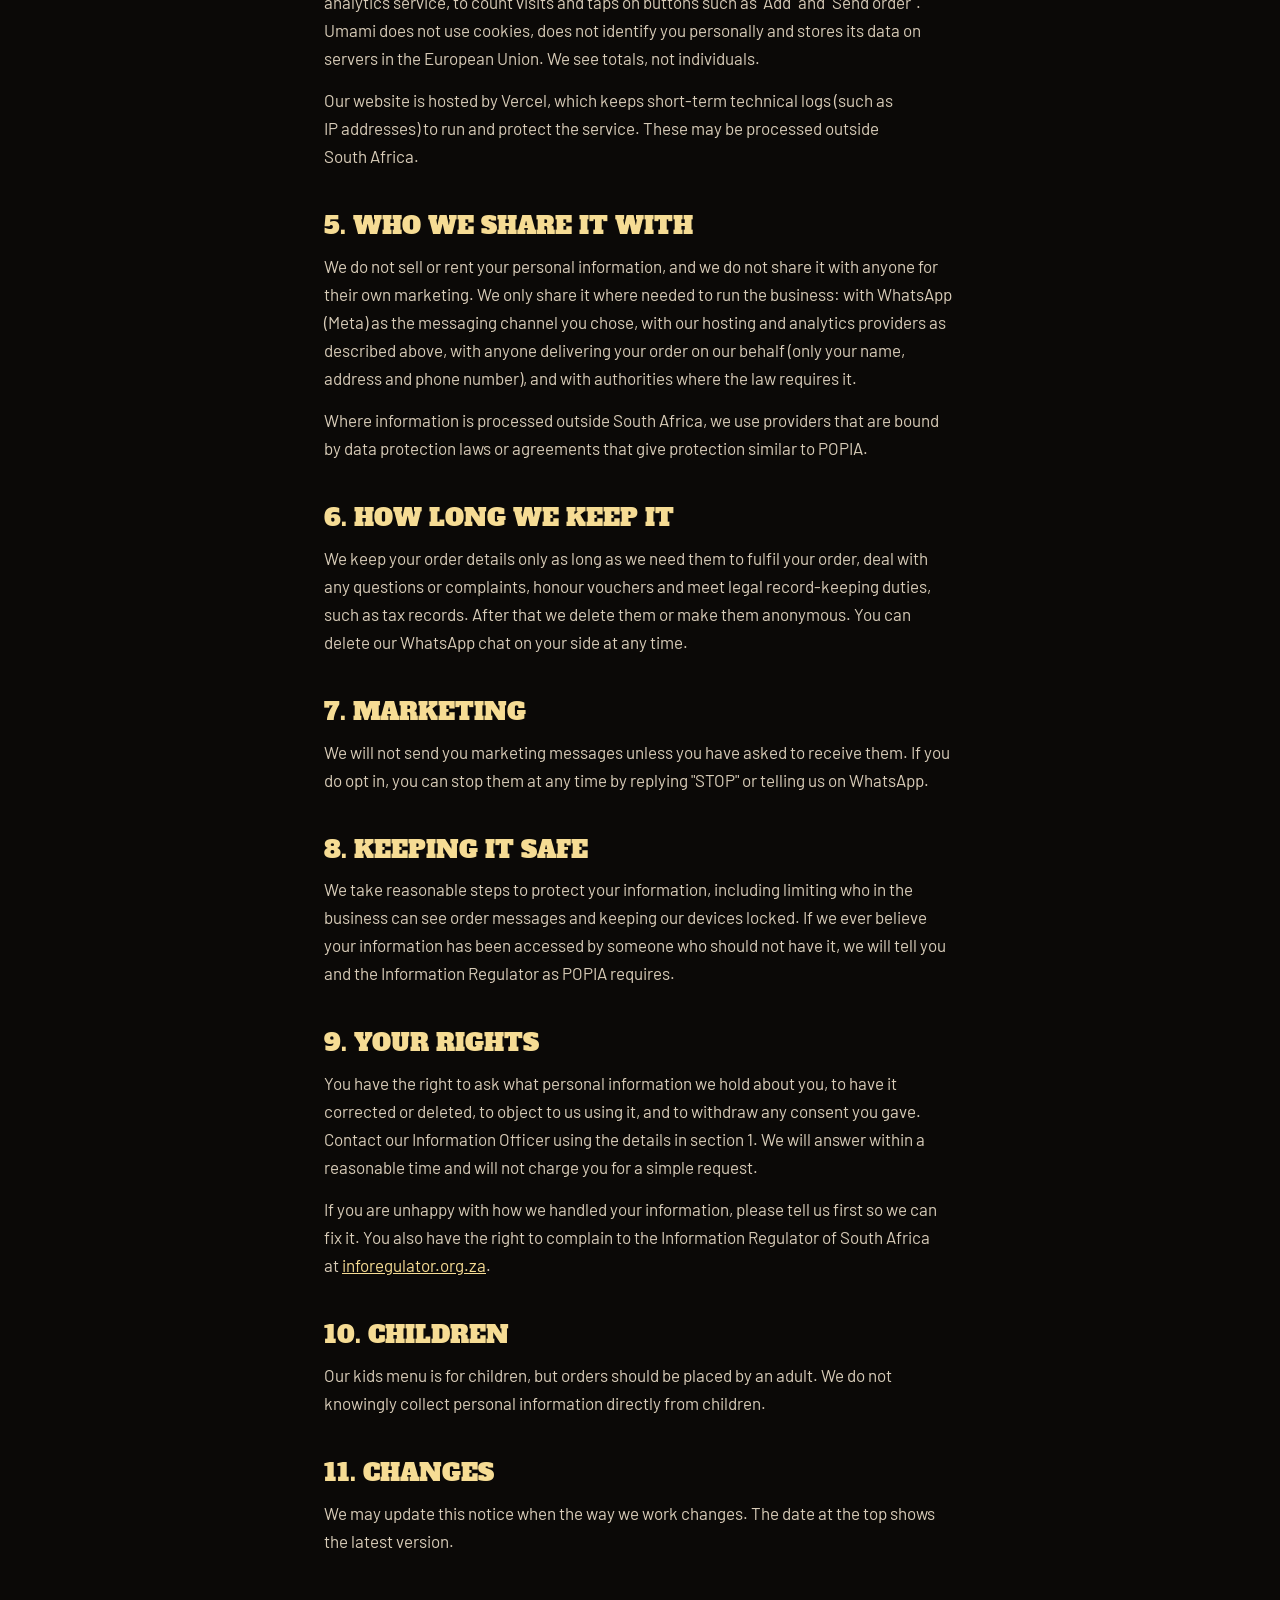
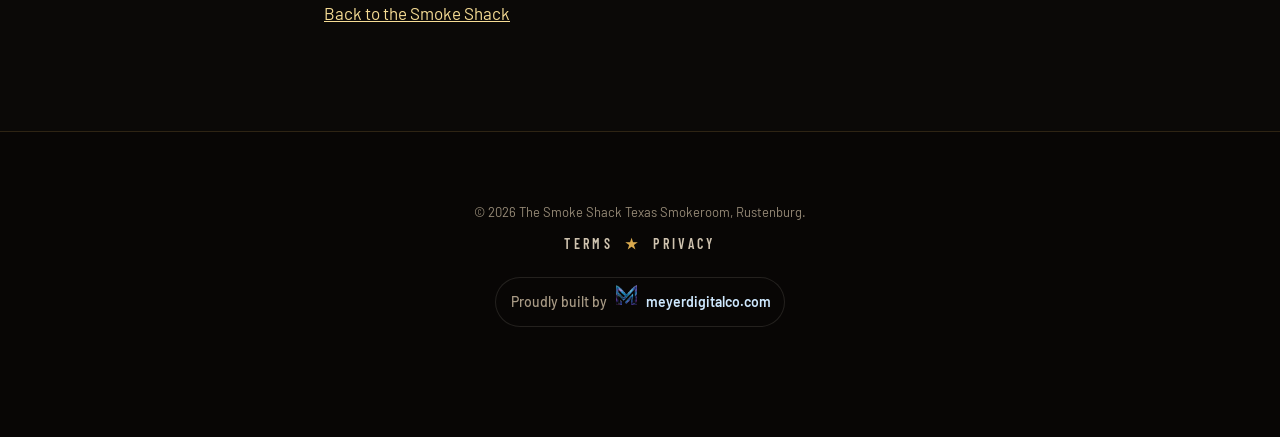
==== commit 5932fd07: "Add terms, privacy notice and site credit" ====
--- a/privacy.html
+++ b/privacy.html
@@ -50,7 +50,7 @@
 
 <h2>1. Who we are</h2>
 <p>The responsible party is The Smoke Shack (The Smoke Shack Texas Smokeroom), founded and run by Dandre Venter, 14 Swartbos Avenue, Protea Park, Rustenburg, North West, South Africa.</p>
-<p>Our Information Officer is Dandre Venter. You can reach him on WhatsApp or phone at 060 537 5032, or by email at <a href="mailto:smokeshack@gmail.com">smokeshack@gmail.com</a>.</p>
+<p>Our Information Officer is Dandre Venter. You can reach him on WhatsApp or phone at 060 537 5032, or by email at <a href="mailto:smokeshackrustenburg@gmail.com">smokeshackrustenburg@gmail.com</a>.</p>
 
 <h2>2. What we collect and why</h2>
 <table>
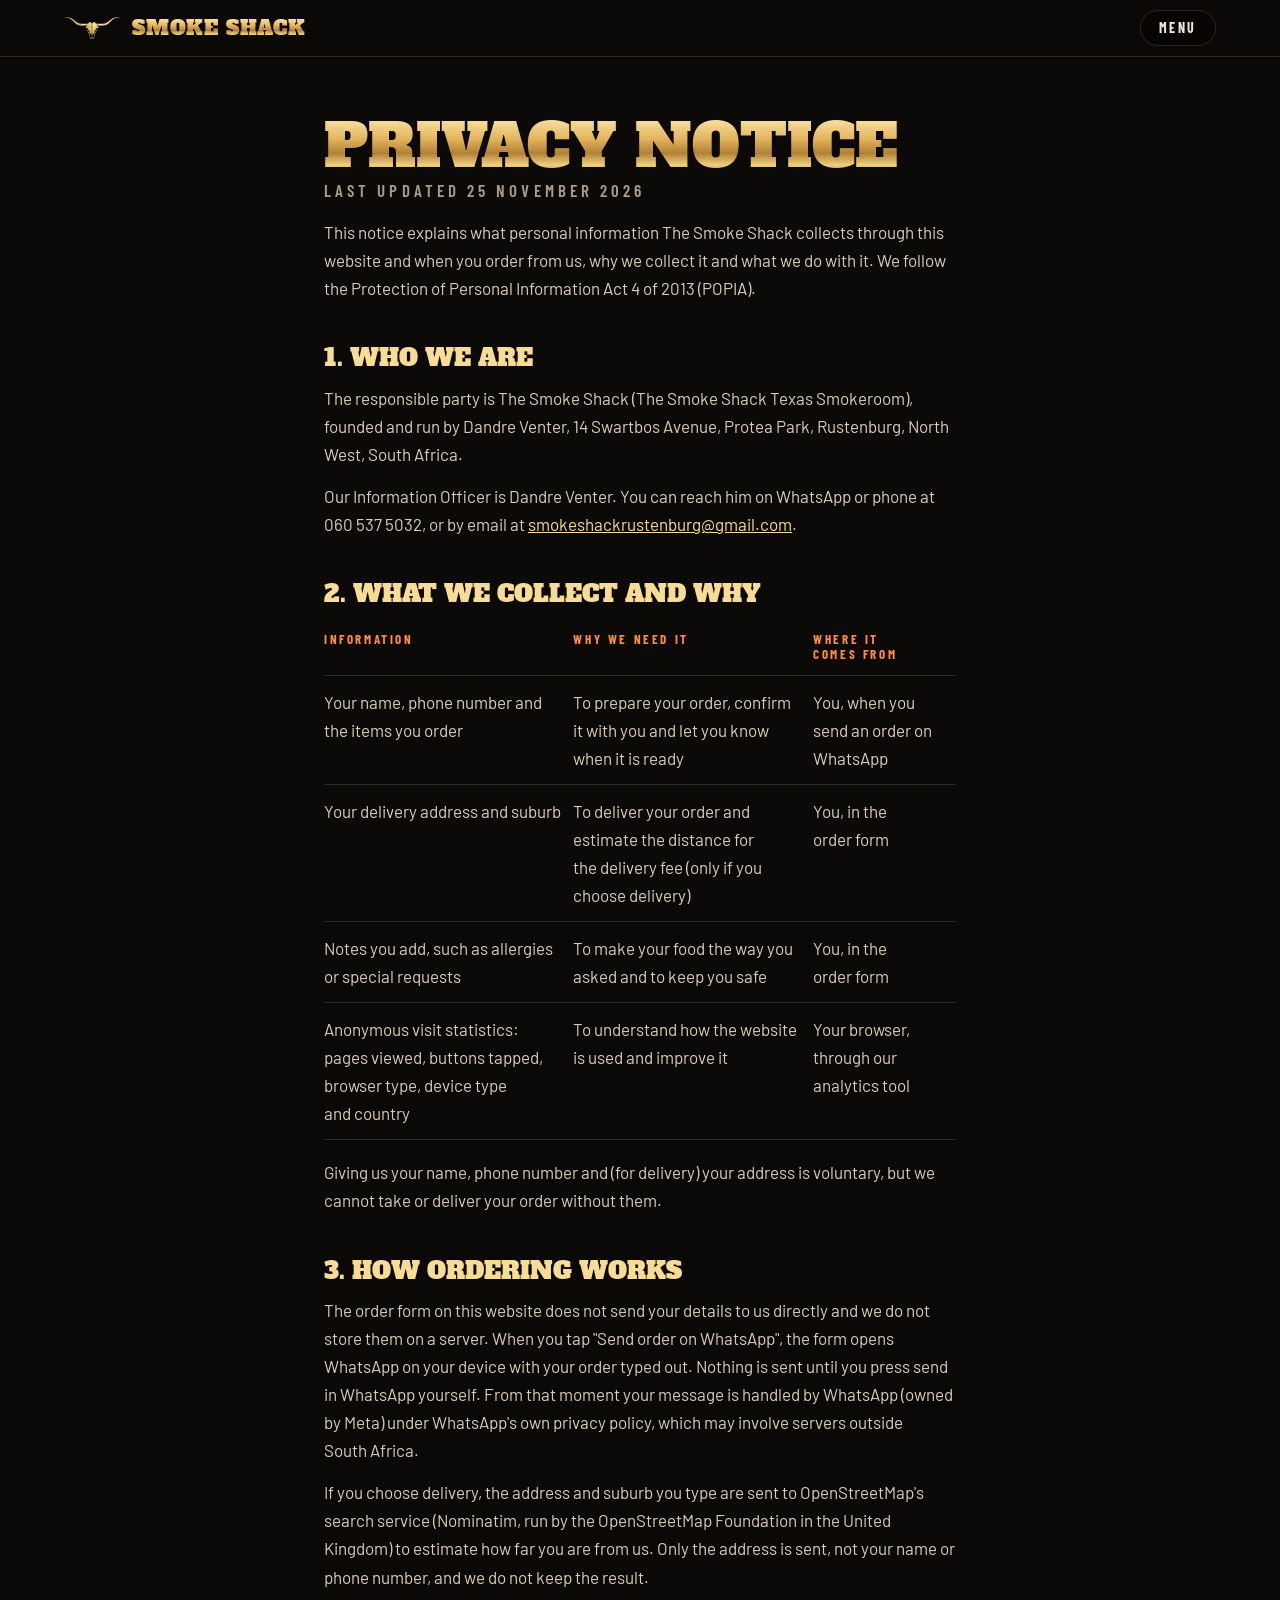
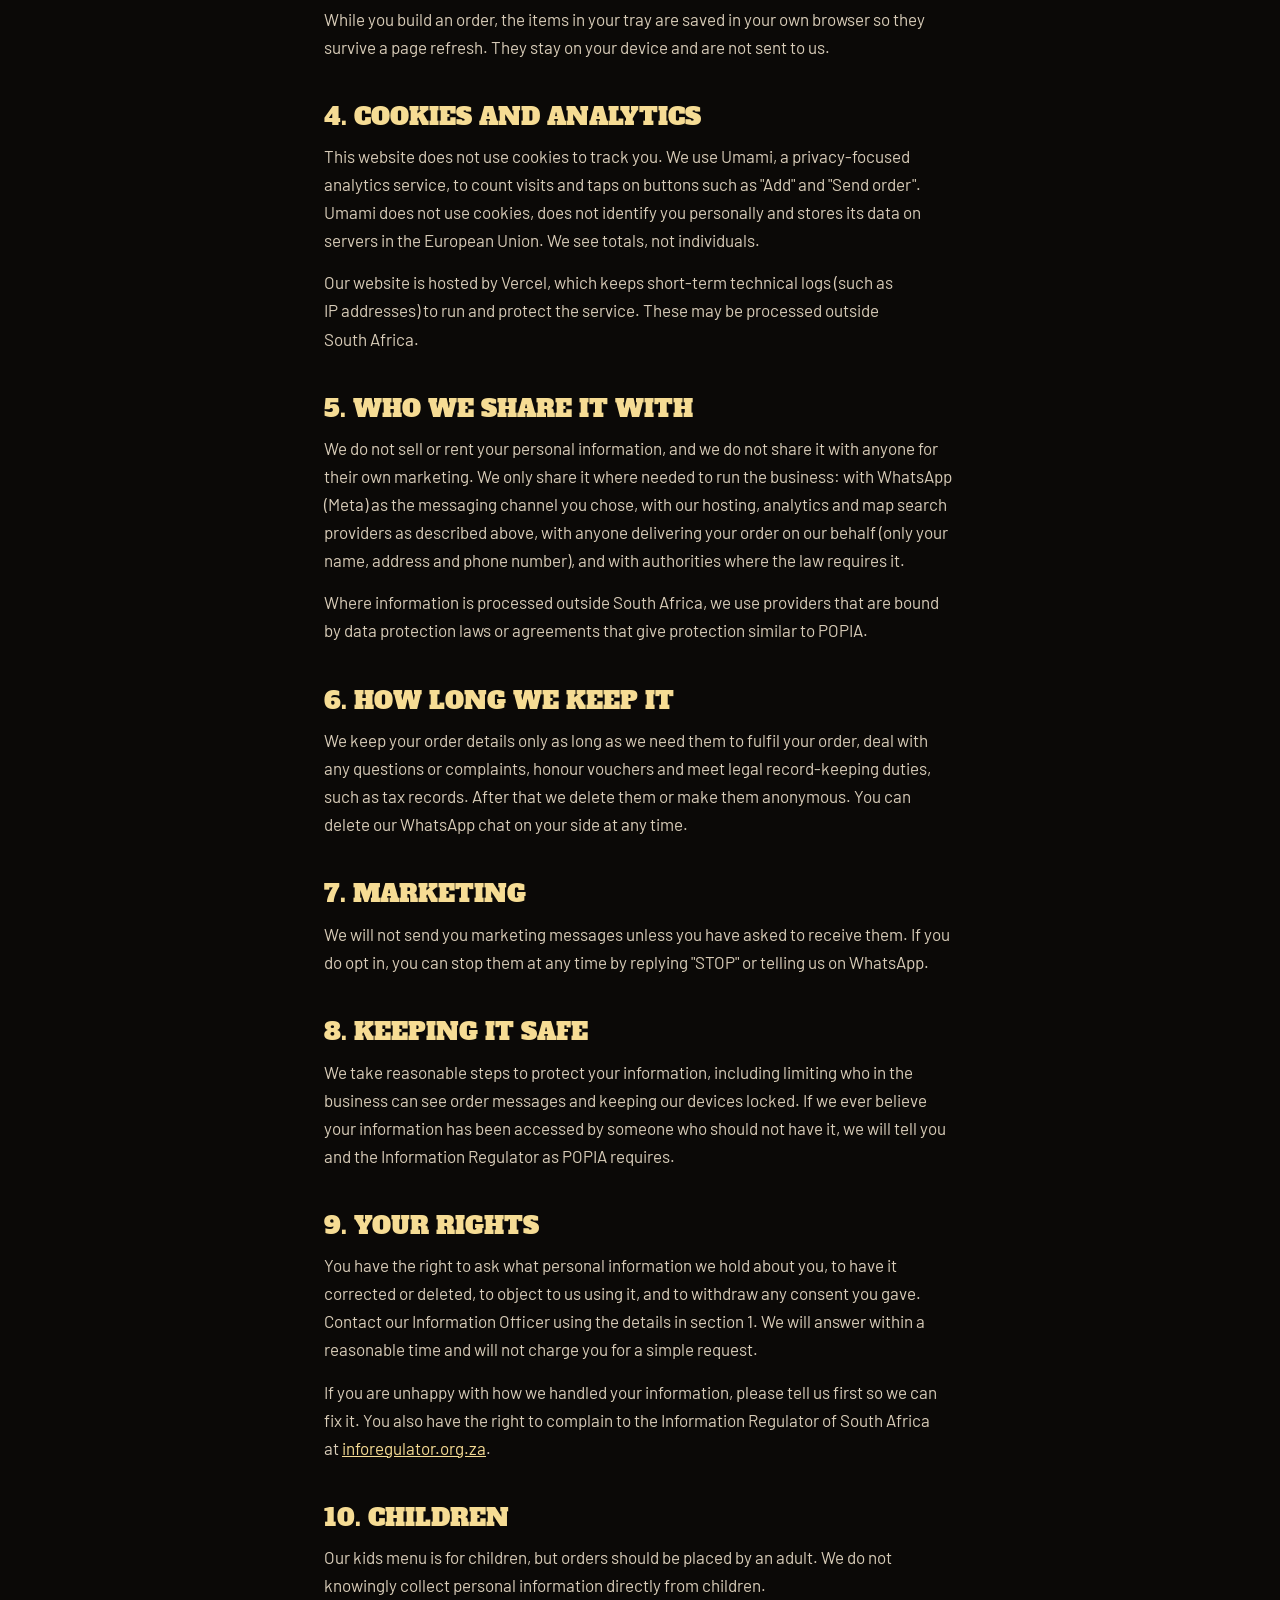
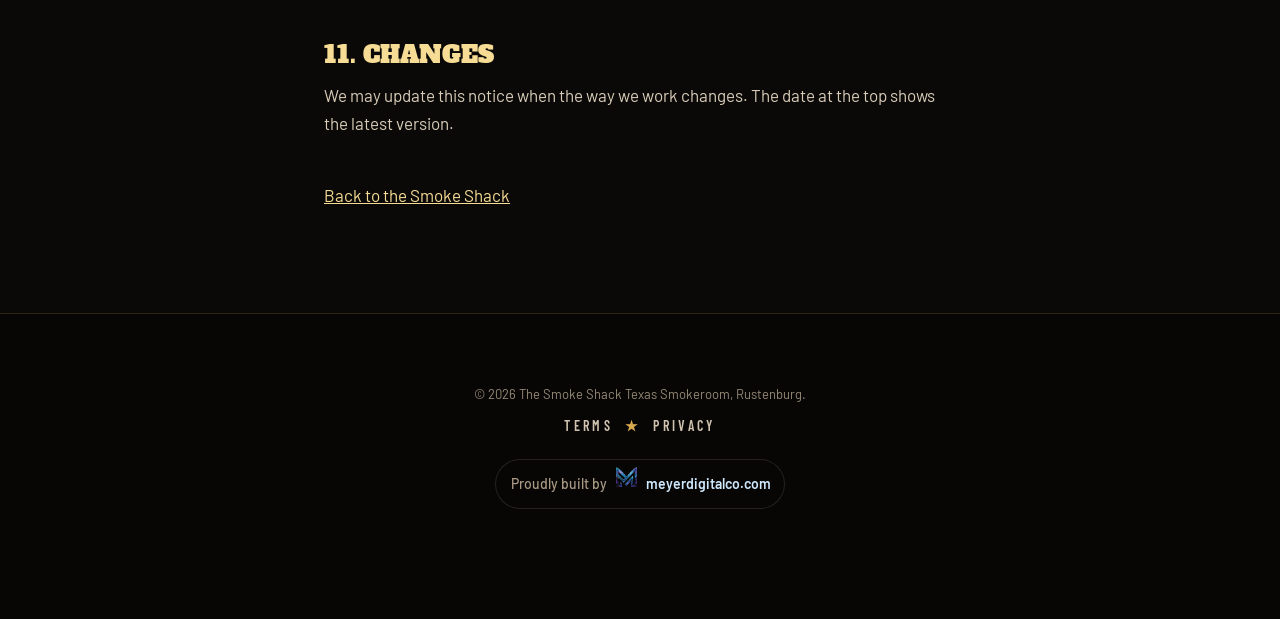
==== commit 32a31ede: "Fix ticker, add free extras and delivery distance estimate" ====
--- a/privacy.html
+++ b/privacy.html
@@ -31,7 +31,7 @@
 <link rel="manifest" href="/site.webmanifest">
 <link rel="preload" as="font" type="font/woff2" href="fonts/alfa-slab-one-latin-400-normal.woff2" crossorigin>
 <link rel="preload" as="font" type="font/woff2" href="fonts/barlow-condensed-latin-600-normal.woff2" crossorigin>
-<link rel="stylesheet" href="styles.css?v=12">
+<link rel="stylesheet" href="styles.css?v=14">
 <script defer src="https://cloud.umami.is/script.js" data-website-id="96d93d17-3cb2-4b8e-ae7b-71f35ab9b697" data-domains="www.smokeshack.co.za,smokeshack.co.za"></script>
 </head>
 <body class="legal-page">
@@ -45,7 +45,7 @@
 <main class="legal">
 
 <h1>Privacy notice</h1>
-<p class="legal__meta">Last updated 20 November 2026</p>
+<p class="legal__meta">Last updated 25 November 2026</p>
 <p>This notice explains what personal information The Smoke Shack collects through this website and when you order from us, why we collect it and what we do with it. We follow the Protection of Personal Information Act 4 of 2013 (POPIA).</p>
 
 <h2>1. Who we are</h2>
@@ -57,7 +57,7 @@
 <thead><tr><th>Information</th><th>Why we need it</th><th>Where it comes from</th></tr></thead>
 <tbody>
 <tr><td>Your name, phone number and the items you order</td><td>To prepare your order, confirm it with you and let you know when it is ready</td><td>You, when you send an order on WhatsApp</td></tr>
-<tr><td>Your delivery address and suburb</td><td>To deliver your order (only if you choose delivery)</td><td>You, in the order form</td></tr>
+<tr><td>Your delivery address and suburb</td><td>To deliver your order and estimate the distance for the delivery fee (only if you choose delivery)</td><td>You, in the order form</td></tr>
 <tr><td>Notes you add, such as allergies or special requests</td><td>To make your food the way you asked and to keep you safe</td><td>You, in the order form</td></tr>
 <tr><td>Anonymous visit statistics: pages viewed, buttons tapped, browser type, device type and country</td><td>To understand how the website is used and improve it</td><td>Your browser, through our analytics tool</td></tr>
 </tbody>
@@ -66,6 +66,7 @@
 
 <h2>3. How ordering works</h2>
 <p>The order form on this website does not send your details to us directly and we do not store them on a server. When you tap "Send order on WhatsApp", the form opens WhatsApp on your device with your order typed out. Nothing is sent until you press send in WhatsApp yourself. From that moment your message is handled by WhatsApp (owned by Meta) under WhatsApp's own privacy policy, which may involve servers outside South Africa.</p>
+<p>If you choose delivery, the address and suburb you type are sent to OpenStreetMap's search service (Nominatim, run by the OpenStreetMap Foundation in the United Kingdom) to estimate how far you are from us. Only the address is sent, not your name or phone number, and we do not keep the result.</p>
 <p>While you build an order, the items in your tray are saved in your own browser so they survive a page refresh. They stay on your device and are not sent to us.</p>
 
 <h2>4. Cookies and analytics</h2>
@@ -73,7 +74,7 @@
 <p>Our website is hosted by Vercel, which keeps short-term technical logs (such as IP addresses) to run and protect the service. These may be processed outside South Africa.</p>
 
 <h2>5. Who we share it with</h2>
-<p>We do not sell or rent your personal information, and we do not share it with anyone for their own marketing. We only share it where needed to run the business: with WhatsApp (Meta) as the messaging channel you chose, with our hosting and analytics providers as described above, with anyone delivering your order on our behalf (only your name, address and phone number), and with authorities where the law requires it.</p>
+<p>We do not sell or rent your personal information, and we do not share it with anyone for their own marketing. We only share it where needed to run the business: with WhatsApp (Meta) as the messaging channel you chose, with our hosting, analytics and map search providers as described above, with anyone delivering your order on our behalf (only your name, address and phone number), and with authorities where the law requires it.</p>
 <p>Where information is processed outside South Africa, we use providers that are bound by data protection laws or agreements that give protection similar to POPIA.</p>
 
 <h2>6. How long we keep it</h2>
--- a/styles.css
+++ b/styles.css
@@ -336,8 +336,8 @@
 .clock div{min-width:clamp(70px,13vw,140px);padding:clamp(14px,2vw,22px) 8px clamp(12px,1.6vw,16px);border-radius:var(--r);background:rgba(20,16,12,.78);box-shadow:inset 0 0 0 1px var(--line),0 20px 40px -20px #000;backdrop-filter:blur(6px)}
 .clock b{display:block;font:400 clamp(40px,7vw,84px)/1 var(--display);font-variant-numeric:tabular-nums;background:var(--gold-grad);-webkit-background-clip:text;background-clip:text;color:transparent}
 .clock span{display:block;margin-top:10px;font:600 clamp(11px,1.2vw,14px)/1 var(--label);letter-spacing:.3em;text-transform:uppercase;color:var(--muted)}
-.clock b.tick{animation:tick .45s ease-out}
-@keyframes tick{from{opacity:.35;transform:translateY(-6px)}}
+.clock b.tick{animation:cdflip .45s ease-out}
+@keyframes cdflip{from{opacity:.35;transform:translateY(-6px)}}
 .launch__line{text-wrap:balance;margin:clamp(22px,4vh,34px) 0 0;color:#d8ccb8;font-size:clamp(16px,1.5vw,19px)}
 .launch .hero__cta{margin-top:20px}
 @media (max-width:560px){
@@ -381,3 +381,17 @@
 .legal-page .nav__order{padding:10px 18px}
 .legal-page .nav__brand span,.legal-page .nav__order{white-space:nowrap}
 .legal-page .nav__order{text-decoration:none;color:var(--text)}
+.dist{display:flex;align-items:center;gap:10px;flex-wrap:wrap}
+.dist__btn{border:1px solid var(--gold);background:transparent;color:var(--gold-hi);border-radius:999px;padding:9px 14px;font:700 13px/1 var(--label);letter-spacing:.18em;text-transform:uppercase}
+.dist__btn:hover{background:var(--gold);color:#1a1006}
+.dist__btn:disabled{opacity:.5;cursor:wait}
+.dist__out{margin:0;font-size:14px;line-height:1.4;color:#d8ccb8;flex:1 1 180px}
+.dist__out b{color:var(--gold-hi)}
+.dist__out.warn{color:#ff8a3d}
+.dist__osm{margin:4px 0 0;font-size:11.5px;color:#8a7d6b}
+.dist__osm a{color:#a89a85}
+.extras{grid-column:1/-1;display:flex;flex-wrap:wrap;align-items:center;gap:6px;margin-top:4px}
+.extras__label{font:600 12px/1 var(--label);letter-spacing:.18em;text-transform:uppercase;color:var(--muted);margin-right:2px}
+.extra{border:1px dashed rgba(217,169,78,.5);background:transparent;color:#d8ccb8;border-radius:999px;padding:6px 11px;font:600 13px/1 var(--label);letter-spacing:.06em;transition:background .15s,color .15s,border-color .15s}
+.extra:hover{border-color:var(--gold)}
+.extra.on{background:var(--ember);border:1px solid var(--ember);color:#fff}
